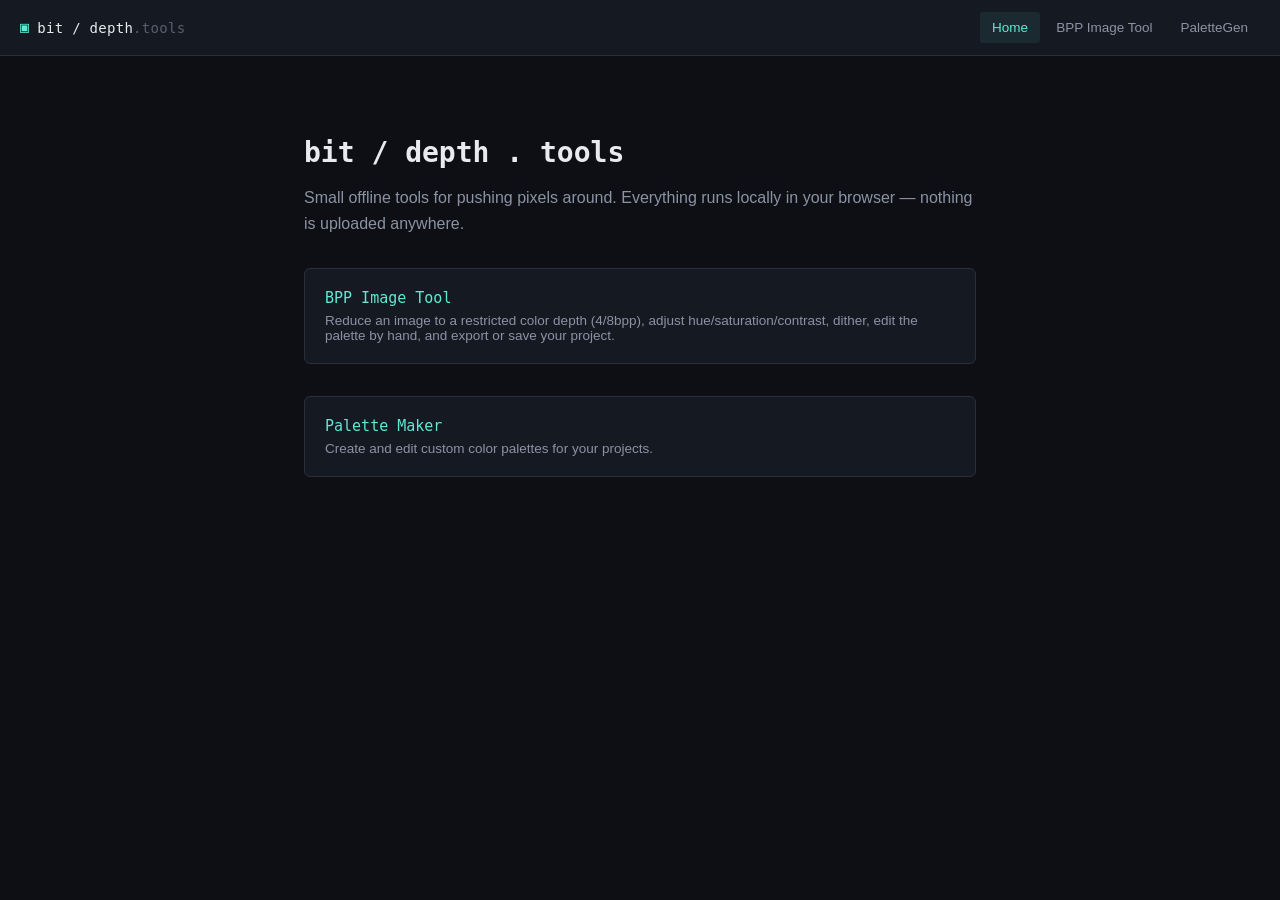
==== suite/index.html @ d4d3abca "Add multi-CLUT support, add suite of offline web tools for asset making, 2nd controller support (dif" ====
<!DOCTYPE html>
<html lang="en">
<head>
  <meta charset="UTF-8" />
  <meta name="viewport" content="width=device-width, initial-scale=1.0" />
  <title>bit / depth . tools</title>
  <link rel="stylesheet" href="css/site.css" />
  <style>
    .home {
      max-width: 720px;
      margin: 0 auto;
      padding: 80px 24px;
    }
    .home h1 {
      font-family: var(--font-display);
      font-size: 28px;
      margin: 0 0 12px;
    }
    .home p {
      color: var(--text-dim);
      line-height: 1.6;
    }
    .home-card {
      display: block;
      margin-top: 32px;
      padding: 20px;
      background: var(--panel);
      border: 1px solid var(--border);
      border-radius: var(--radius-md);
      text-decoration: none;
      transition: border-color 0.15s ease;
    }
    .home-card:hover {
      border-color: var(--accent-dim);
    }
    .home-card__title {
      font-family: var(--font-display);
      color: var(--accent);
      font-size: 15px;
    }
    .home-card__desc {
      color: var(--text-dim);
      font-size: 13.5px;
      margin-top: 6px;
    }
  </style>
</head>
<body data-nav-key="home">
  <div id="site-navbar"></div>

  <main class="home">
    <h1>bit / depth . tools</h1>
    <p>Small offline tools for pushing pixels around. Everything runs locally in your browser — nothing is uploaded anywhere.</p>

    <a class="home-card" href="tools/image-bpp/index.html">
      <div class="home-card__title">BPP Image Tool</div>
      <div class="home-card__desc">Reduce an image to a restricted color depth (4/8bpp), adjust hue/saturation/contrast, dither, edit the palette by hand, and export or save your project.</div>
    </a>

    <a class="home-card" href="tools/palette-maker/index.html">
      <div class="home-card__title">Palette Maker</div>
      <div class="home-card__desc">Create and edit custom color palettes for your projects.</div>
    </a>
  </main>

  <script src="js/navbar.js"></script>
</body>
</html>
---- suite/css/site.css ----
/* ==========================================================================
   site.css — shared design tokens + navbar
   Used by every page on the site. Tool-specific styles live in their own
   stylesheet alongside the tool.
   ========================================================================== */

:root {
  /* Color */
  --bg: #0d0f14;
  --panel: #151922;
  --panel-raised: #1b202b;
  --border: #2a2f3a;
  --border-soft: #232834;
  --text: #e8eaed;
  --text-dim: #8b93a3;
  --text-faint: #565f70;
  --accent: #5eead4;       /* phosphor teal — primary interactive glow */
  --accent-dim: #2f6b62;
  --accent-warn: #f59e0b;  /* amber — active/destructive/export */
  --accent-warn-dim: #7a5310;
  --danger: #f26363;

  /* Type */
  --font-display: "JetBrains Mono", "SF Mono", Consolas, monospace;
  --font-body: "Inter", -apple-system, BlinkMacSystemFont, "Segoe UI", sans-serif;

  /* Layout */
  --radius-sm: 3px;
  --radius-md: 6px;
  --nav-height: 56px;
}

* {
  box-sizing: border-box;
}

html, body {
  margin: 0;
  padding: 0;
  background: var(--bg);
  color: var(--text);
  font-family: var(--font-body);
}

body {
  min-height: 100vh;
}

a {
  color: inherit;
}

::selection {
  background: var(--accent-dim);
  color: var(--text);
}

/* Focus visibility — kept everywhere, not just on the tool page */
:focus-visible {
  outline: 2px solid var(--accent);
  outline-offset: 2px;
}

/* ---- Site navbar --------------------------------------------------- */

.site-nav {
  height: var(--nav-height);
  display: flex;
  align-items: center;
  justify-content: space-between;
  padding: 0 20px;
  background: var(--panel);
  border-bottom: 1px solid var(--border);
  position: sticky;
  top: 0;
  z-index: 100;
}

.site-nav__brand {
  display: flex;
  align-items: center;
  gap: 8px;
  text-decoration: none;
  font-family: var(--font-display);
  font-size: 14px;
  font-weight: 500;
  letter-spacing: 0.02em;
  color: var(--text);
}

.site-nav__brand-mark {
  color: var(--accent);
  font-size: 15px;
  line-height: 1;
}

.site-nav__brand-dim {
  color: var(--text-faint);
}

.site-nav__links {
  display: flex;
  align-items: center;
  gap: 4px;
}

.site-nav__link {
  font-family: var(--font-body);
  font-size: 13.5px;
  font-weight: 500;
  text-decoration: none;
  color: var(--text-dim);
  padding: 8px 12px;
  border-radius: var(--radius-sm);
  transition: color 0.12s ease, background 0.12s ease;
}

.site-nav__link:hover {
  color: var(--text);
  background: var(--panel-raised);
}

.site-nav__link.is-active {
  color: var(--accent);
  background: rgba(94, 234, 212, 0.08);
}

@media (max-width: 640px) {
  .site-nav__brand-text {
    display: none;
  }
  .site-nav__links {
    gap: 0;
  }
  .site-nav__link {
    padding: 8px 8px;
    font-size: 12.5px;
  }
}
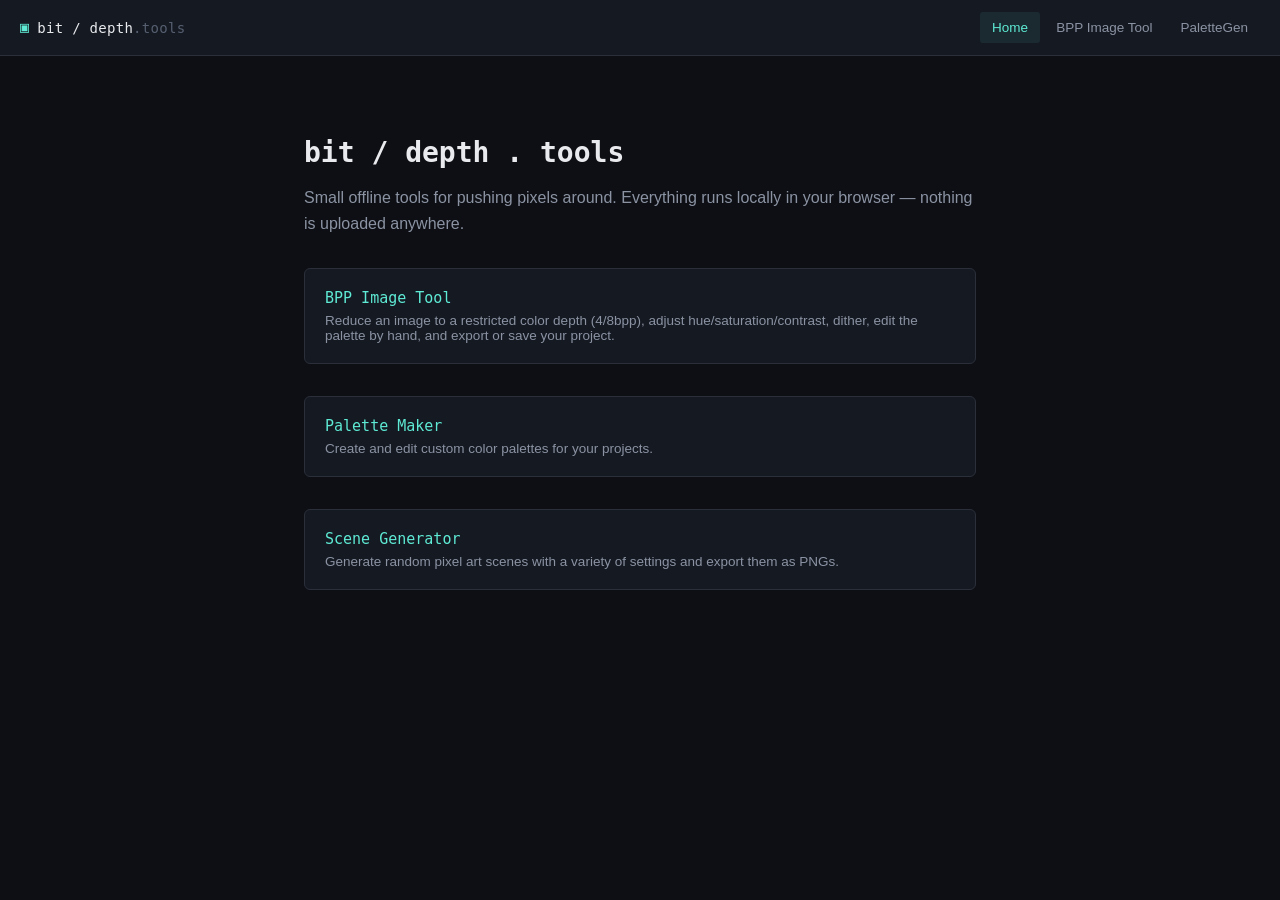
==== commit f29f5fa6: "Add scene-gen tool and more" ====
--- a/suite/index.html
+++ b/suite/index.html
@@ -61,6 +61,11 @@
       <div class="home-card__title">Palette Maker</div>
       <div class="home-card__desc">Create and edit custom color palettes for your projects.</div>
     </a>
+
+    <a class="home-card" href="tools/scene-gen/index.html">
+      <div class="home-card__title">Scene Generator</div>
+      <div class="home-card__desc">Generate random pixel art scenes with a variety of settings and export them as PNGs.</div>
+    </a>
   </main>
 
   <script src="js/navbar.js"></script>
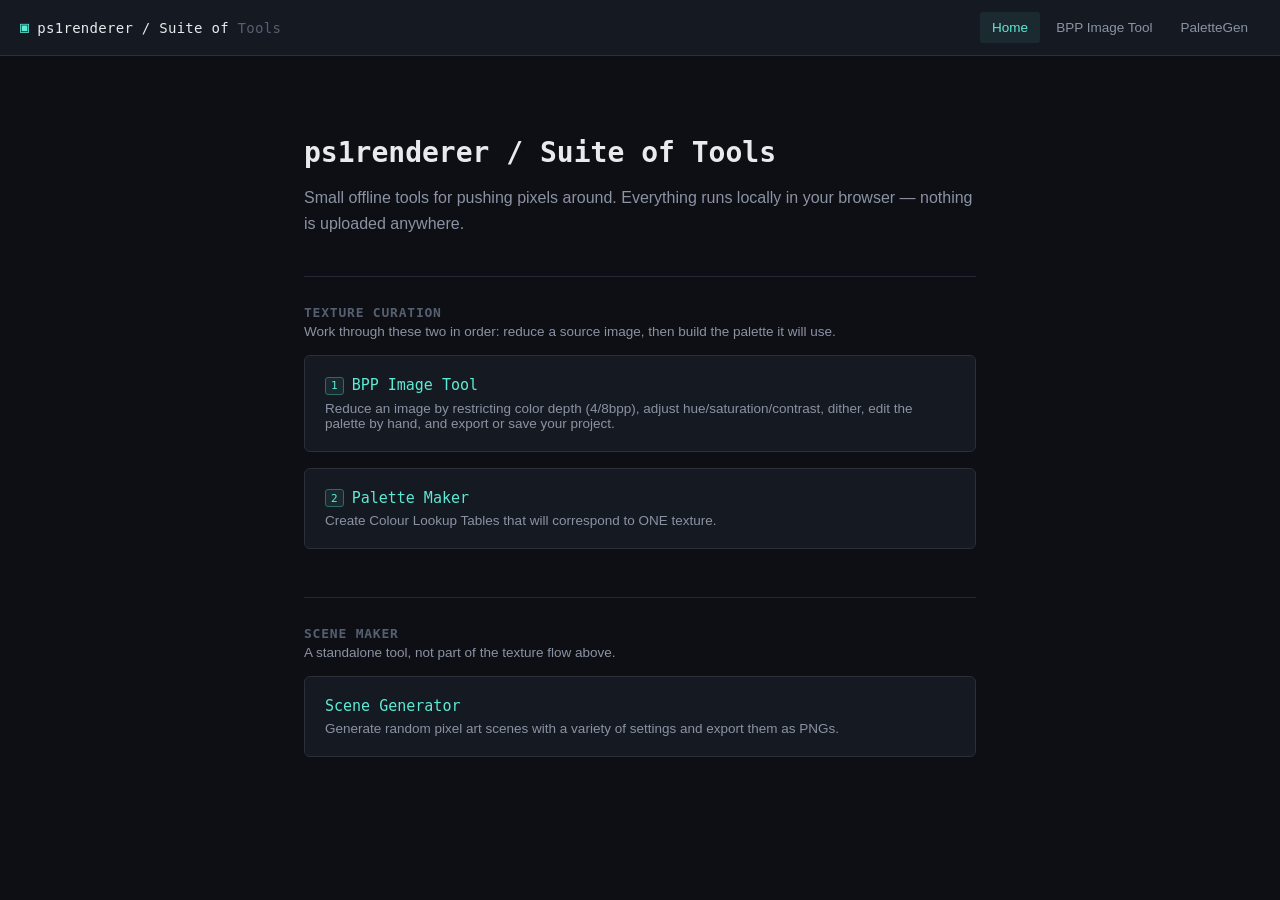
==== commit c391a1ec: "Improve scene-gen, tweak main.c definitions, and added audio tools (more tbd)" ====
--- a/suite/index.html
+++ b/suite/index.html
@@ -3,7 +3,7 @@
 <head>
   <meta charset="UTF-8" />
   <meta name="viewport" content="width=device-width, initial-scale=1.0" />
-  <title>bit / depth . tools</title>
+  <title>ps1renderer / Suite of Tools</title>
   <link rel="stylesheet" href="css/site.css" />
   <style>
     .home {
@@ -16,13 +16,13 @@
       font-size: 28px;
       margin: 0 0 12px;
     }
-    .home p {
+    .home > p {
       color: var(--text-dim);
       line-height: 1.6;
     }
     .home-card {
       display: block;
-      margin-top: 32px;
+      margin-top: 16px;
       padding: 20px;
       background: var(--panel);
       border: 1px solid var(--border);
@@ -43,31 +43,80 @@
       font-size: 13.5px;
       margin-top: 6px;
     }
+
+    /* --- new: section grouping for the tool flow --- */
+    .home-section {
+      margin-top: 48px;
+      padding-top: 28px;
+      border-top: 1px solid var(--border-soft);
+    }
+    .home-section:first-of-type {
+      margin-top: 40px;
+    }
+    .home-section__title {
+      font-family: var(--font-display);
+      font-size: 13px;
+      letter-spacing: 0.06em;
+      text-transform: uppercase;
+      color: var(--text-faint);
+      margin: 0 0 4px;
+    }
+    .home-section__desc {
+      color: var(--text-dim);
+      font-size: 13.5px;
+      margin: 0 0 16px;
+    }
+    .home-flow-step {
+      display: inline-flex;
+      align-items: center;
+      justify-content: center;
+      min-width: 18px;
+      height: 18px;
+      padding: 0 5px;
+      margin-right: 8px;
+      font-family: var(--font-display);
+      font-size: 11px;
+      color: var(--accent);
+      background: rgba(94, 234, 212, 0.08);
+      border: 1px solid var(--accent-dim);
+      border-radius: var(--radius-sm);
+      vertical-align: middle;
+    }
   </style>
 </head>
 <body data-nav-key="home">
   <div id="site-navbar"></div>
 
   <main class="home">
-    <h1>bit / depth . tools</h1>
+    <h1>ps1renderer / Suite of Tools</h1>
     <p>Small offline tools for pushing pixels around. Everything runs locally in your browser — nothing is uploaded anywhere.</p>
 
-    <a class="home-card" href="tools/image-bpp/index.html">
-      <div class="home-card__title">BPP Image Tool</div>
-      <div class="home-card__desc">Reduce an image to a restricted color depth (4/8bpp), adjust hue/saturation/contrast, dither, edit the palette by hand, and export or save your project.</div>
-    </a>
+    <section class="home-section">
+      <h2 class="home-section__title">Texture Curation</h2>
+      <p class="home-section__desc">Work through these two in order: reduce a source image, then build the palette it will use.</p>
 
-    <a class="home-card" href="tools/palette-maker/index.html">
-      <div class="home-card__title">Palette Maker</div>
-      <div class="home-card__desc">Create and edit custom color palettes for your projects.</div>
-    </a>
+      <a class="home-card" href="tools/image-bpp/index.html">
+        <div class="home-card__title"><span class="home-flow-step">1</span>BPP Image Tool</div>
+        <div class="home-card__desc">Reduce an image by restricting color depth (4/8bpp), adjust hue/saturation/contrast, dither, edit the palette by hand, and export or save your project.</div>
+      </a>
 
-    <a class="home-card" href="tools/scene-gen/index.html">
-      <div class="home-card__title">Scene Generator</div>
-      <div class="home-card__desc">Generate random pixel art scenes with a variety of settings and export them as PNGs.</div>
-    </a>
+      <a class="home-card" href="tools/palette-maker/index.html">
+        <div class="home-card__title"><span class="home-flow-step">2</span>Palette Maker</div>
+        <div class="home-card__desc">Create Colour Lookup Tables that will correspond to ONE texture.</div>
+      </a>
+    </section>
+
+    <section class="home-section">
+      <h2 class="home-section__title">Scene Maker</h2>
+      <p class="home-section__desc">A standalone tool, not part of the texture flow above.</p>
+
+      <a class="home-card" href="tools/scene-gen/index.html">
+        <div class="home-card__title">Scene Generator</div>
+        <div class="home-card__desc">Generate random pixel art scenes with a variety of settings and export them as PNGs.</div>
+      </a>
+    </section>
   </main>
 
   <script src="js/navbar.js"></script>
 </body>
-</html>
+</html>
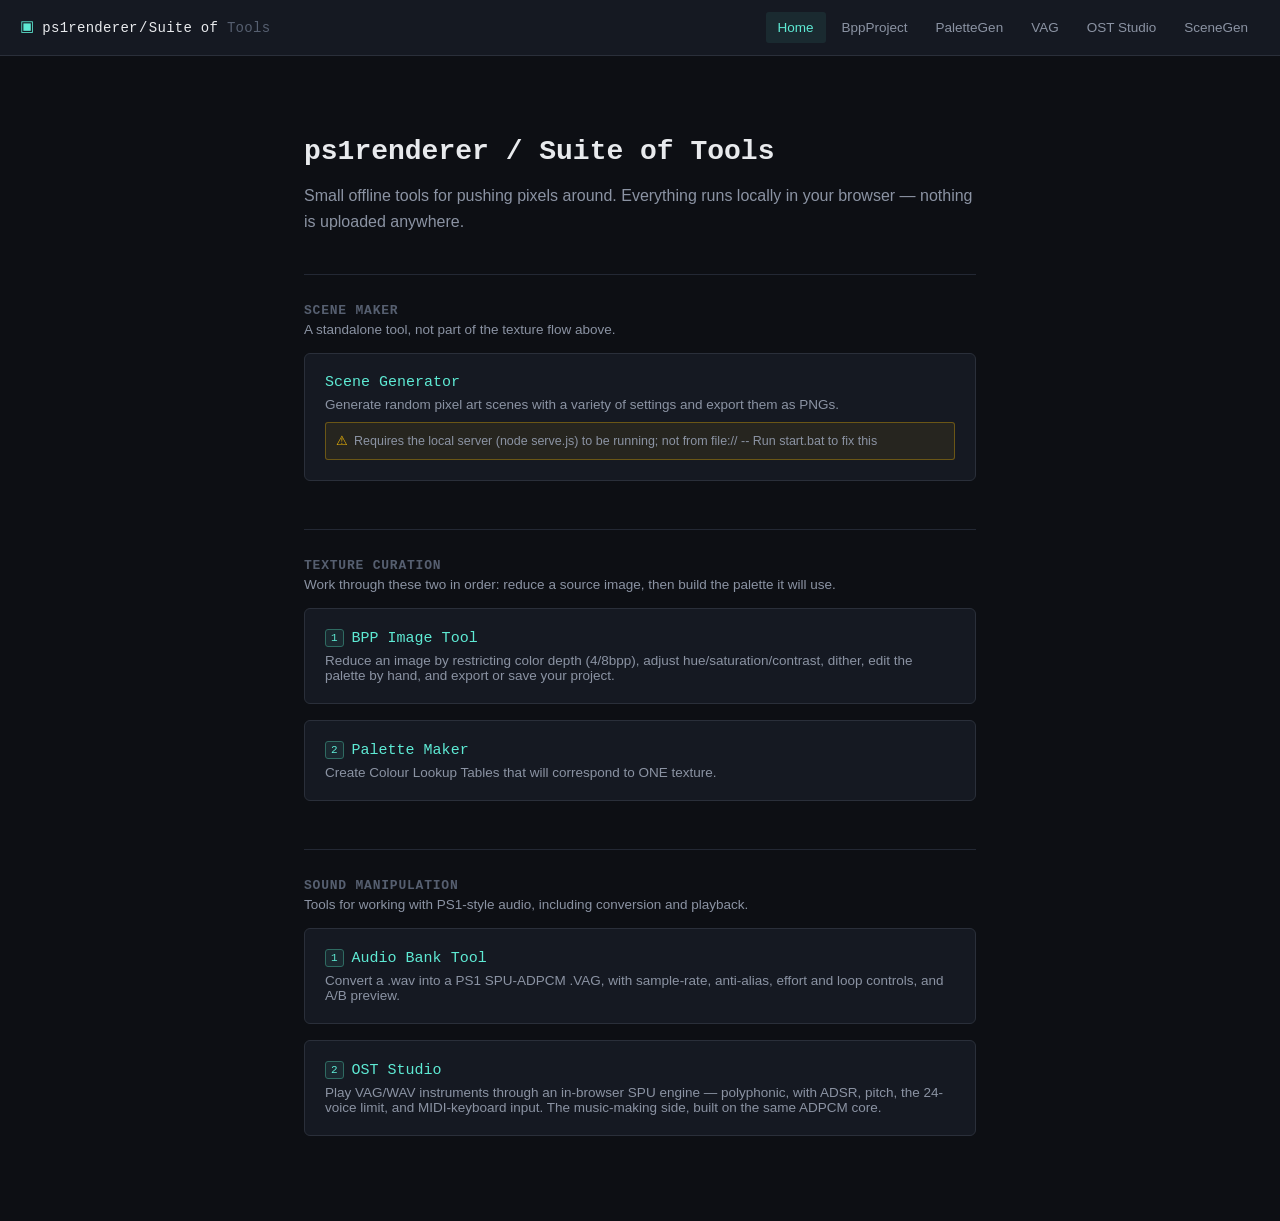
==== commit abdd2fe9: "Add VAB/SEQ support by creating a dedicated music.c since PSN00b lacks support, added audio-ost tool" ====
--- a/suite/index.html
+++ b/suite/index.html
@@ -66,6 +66,24 @@
       font-size: 13.5px;
       margin: 0 0 16px;
     }
+    .home-card__warn {
+      display: flex;
+      align-items: baseline;
+      gap: 6px;
+      margin-top: 10px;
+      padding: 8px 10px;
+      font-size: 12.5px;
+      line-height: 1.5;
+      color: var(--text-dim);
+      background: rgba(234, 179, 8, 0.08);
+      border: 1px solid rgba(234, 179, 8, 0.35);
+      border-radius: var(--radius-sm);
+    }
+    .home-card__warn::before {
+      content: "⚠";
+      color: #eab308;
+      font-size: 13px;
+    }
     .home-flow-step {
       display: inline-flex;
       align-items: center;
@@ -92,6 +110,17 @@
     <p>Small offline tools for pushing pixels around. Everything runs locally in your browser — nothing is uploaded anywhere.</p>
 
     <section class="home-section">
+      <h2 class="home-section__title">Scene Maker</h2>
+      <p class="home-section__desc">A standalone tool, not part of the texture flow above.</p>
+
+      <a class="home-card" href="tools/scene-gen/index.html">
+        <div class="home-card__title">Scene Generator</div>
+        <div class="home-card__desc">Generate random pixel art scenes with a variety of settings and export them as PNGs.</div>
+        <div class="home-card__warn">Requires the local server (node serve.js) to be running; not from file:// -- Run start.bat to fix this</div>
+      </a>
+    </section>
+
+    <section class="home-section">
       <h2 class="home-section__title">Texture Curation</h2>
       <p class="home-section__desc">Work through these two in order: reduce a source image, then build the palette it will use.</p>
 
@@ -107,14 +136,20 @@
     </section>
 
     <section class="home-section">
-      <h2 class="home-section__title">Scene Maker</h2>
-      <p class="home-section__desc">A standalone tool, not part of the texture flow above.</p>
+      <h2 class="home-section__title">Sound Manipulation</h2>
+      <p class="home-section__desc">Tools for working with PS1-style audio, including conversion and playback.</p>
 
-      <a class="home-card" href="tools/scene-gen/index.html">
-        <div class="home-card__title">Scene Generator</div>
-        <div class="home-card__desc">Generate random pixel art scenes with a variety of settings and export them as PNGs.</div>
+      <a class="home-card" href="tools/audio-vag/index.html">
+        <div class="home-card__title"><span class="home-flow-step">1</span>Audio Bank Tool</div>
+        <div class="home-card__desc">Convert a .wav into a PS1 SPU-ADPCM .VAG, with sample-rate, anti-alias, effort and loop controls, and A/B preview.</div>
+      </a>
+
+      <a class="home-card" href="tools/audio-ost/index.html">
+        <div class="home-card__title"><span class="home-flow-step">2</span>OST Studio</div>
+        <div class="home-card__desc">Play VAG/WAV instruments through an in-browser SPU engine — polyphonic, with ADSR, pitch, the 24-voice limit, and MIDI-keyboard input. The music-making side, built on the same ADPCM core.</div>
       </a>
     </section>
+    
   </main>
 
   <script src="js/navbar.js"></script>
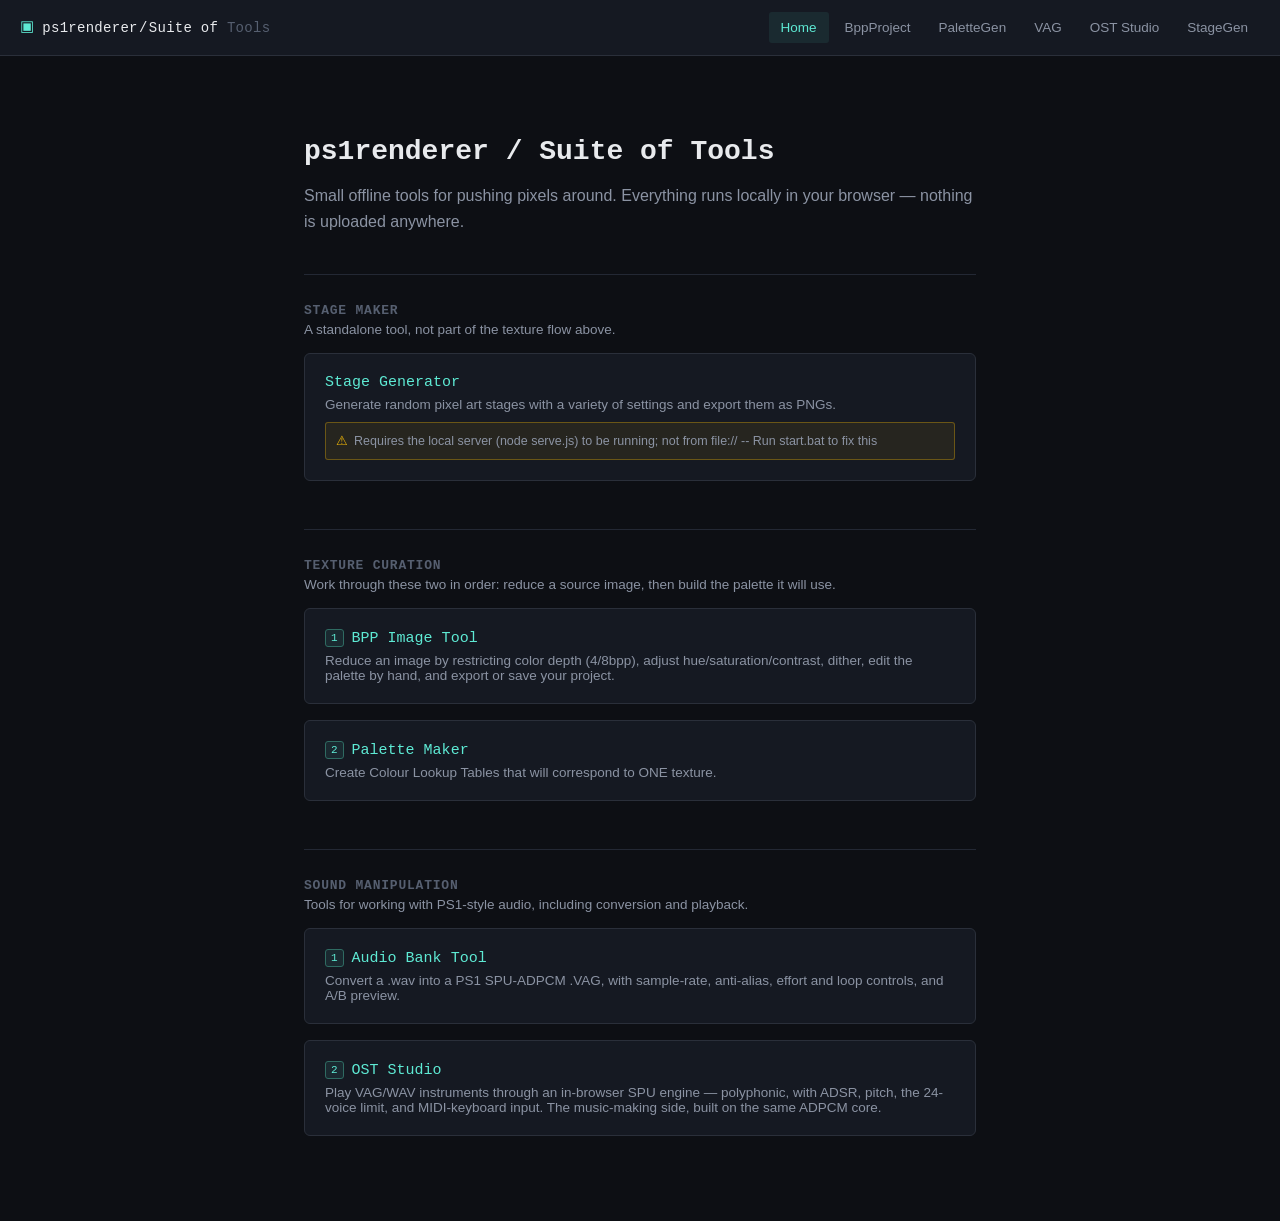
==== commit 9953303d: "Reorganise assets, fix outdated 60Hz variables to 50Hz, fix tempo error, added Music as a Play Mode " ====
--- a/suite/index.html
+++ b/suite/index.html
@@ -110,12 +110,12 @@
     <p>Small offline tools for pushing pixels around. Everything runs locally in your browser — nothing is uploaded anywhere.</p>
 
     <section class="home-section">
-      <h2 class="home-section__title">Scene Maker</h2>
+      <h2 class="home-section__title">Stage Maker</h2>
       <p class="home-section__desc">A standalone tool, not part of the texture flow above.</p>
 
-      <a class="home-card" href="tools/scene-gen/index.html">
-        <div class="home-card__title">Scene Generator</div>
-        <div class="home-card__desc">Generate random pixel art scenes with a variety of settings and export them as PNGs.</div>
+      <a class="home-card" href="tools/stage-gen/index.html">
+        <div class="home-card__title">Stage Generator</div>
+        <div class="home-card__desc">Generate random pixel art stages with a variety of settings and export them as PNGs.</div>
         <div class="home-card__warn">Requires the local server (node serve.js) to be running; not from file:// -- Run start.bat to fix this</div>
       </a>
     </section>
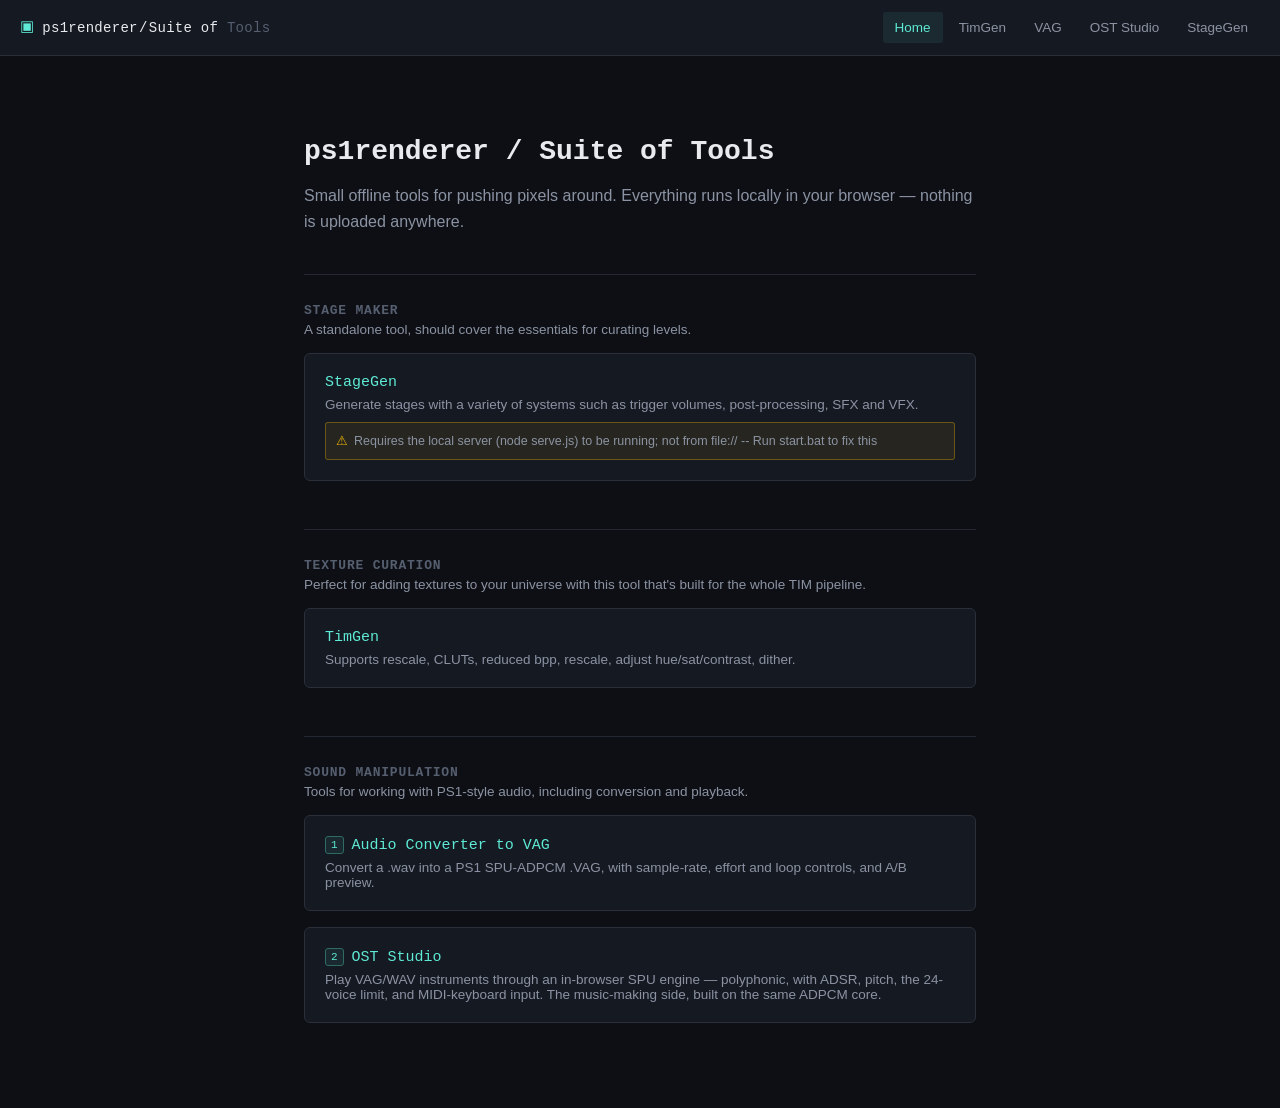
==== commit 9cca5209: "Vast improvements, animation support, collision support, rehaul of suite tooling, and more" ====
--- a/suite/index.html
+++ b/suite/index.html
@@ -28,7 +28,7 @@
       border: 1px solid var(--border);
       border-radius: var(--radius-md);
       text-decoration: none;
-      transition: border-color 0.15s ease;
+      transition: border-color var(--dur) ease;
     }
     .home-card:hover {
       border-color: var(--accent-dim);
@@ -111,27 +111,22 @@
 
     <section class="home-section">
       <h2 class="home-section__title">Stage Maker</h2>
-      <p class="home-section__desc">A standalone tool, not part of the texture flow above.</p>
+      <p class="home-section__desc">A standalone tool, should cover the essentials for curating levels.</p>
 
       <a class="home-card" href="tools/stage-gen/index.html">
-        <div class="home-card__title">Stage Generator</div>
-        <div class="home-card__desc">Generate random pixel art stages with a variety of settings and export them as PNGs.</div>
+        <div class="home-card__title">StageGen</div>
+        <div class="home-card__desc">Generate stages with a variety of systems such as trigger volumes, post-processing, SFX and VFX.</div>
         <div class="home-card__warn">Requires the local server (node serve.js) to be running; not from file:// -- Run start.bat to fix this</div>
       </a>
     </section>
 
     <section class="home-section">
       <h2 class="home-section__title">Texture Curation</h2>
-      <p class="home-section__desc">Work through these two in order: reduce a source image, then build the palette it will use.</p>
+      <p class="home-section__desc">Perfect for adding textures to your universe with this tool that's built for the whole TIM pipeline.</p>
 
-      <a class="home-card" href="tools/image-bpp/index.html">
-        <div class="home-card__title"><span class="home-flow-step">1</span>BPP Image Tool</div>
-        <div class="home-card__desc">Reduce an image by restricting color depth (4/8bpp), adjust hue/saturation/contrast, dither, edit the palette by hand, and export or save your project.</div>
-      </a>
-
-      <a class="home-card" href="tools/palette-maker/index.html">
-        <div class="home-card__title"><span class="home-flow-step">2</span>Palette Maker</div>
-        <div class="home-card__desc">Create Colour Lookup Tables that will correspond to ONE texture.</div>
+      <a class="home-card" href="tools/tim-gen/index.html">
+        <div class="home-card__title">TimGen</div>
+        <div class="home-card__desc">Supports rescale, CLUTs, reduced bpp, rescale, adjust hue/sat/contrast, dither.</div>
       </a>
     </section>
 
@@ -140,8 +135,8 @@
       <p class="home-section__desc">Tools for working with PS1-style audio, including conversion and playback.</p>
 
       <a class="home-card" href="tools/audio-vag/index.html">
-        <div class="home-card__title"><span class="home-flow-step">1</span>Audio Bank Tool</div>
-        <div class="home-card__desc">Convert a .wav into a PS1 SPU-ADPCM .VAG, with sample-rate, anti-alias, effort and loop controls, and A/B preview.</div>
+        <div class="home-card__title"><span class="home-flow-step">1</span>Audio Converter to VAG</div>
+        <div class="home-card__desc">Convert a .wav into a PS1 SPU-ADPCM .VAG, with sample-rate, effort and loop controls, and A/B preview.</div>
       </a>
 
       <a class="home-card" href="tools/audio-ost/index.html">
--- a/suite/css/site.css
+++ b/suite/css/site.css
@@ -20,6 +20,14 @@
   --accent-warn-dim: #7a5310;
   --danger: #f26363;
 
+  /* Raw RGB channels for the three signal colors, so tool stylesheets can
+     mix their own tint alphas — rgba(var(--accent-rgb), 0.08) — instead of
+     hand-copying the literal triplet into dozens of rules. Keep these in
+     sync with --accent / --accent-warn / --danger above. */
+  --accent-rgb: 94, 234, 212;
+  --warn-rgb: 245, 158, 11;
+  --danger-rgb: 242, 99, 99;
+
   /* Type */
   --font-display: "JetBrains Mono", "SF Mono", Consolas, monospace;
   --font-body: "Inter", -apple-system, BlinkMacSystemFont, "Segoe UI", sans-serif;
@@ -28,6 +36,21 @@
   --radius-sm: 3px;
   --radius-md: 6px;
   --nav-height: 56px;
+  --transport-height: 52px; /* shared height of every tool's transport bar;
+                               used in the tools' calc(100vh - nav - transport) */
+
+  /* Motion — one interaction timing for the whole suite. --dur is the
+     standard hover/active feedback; --dur-slow is for larger transient
+     elements (toasts). Both collapse to 0 under prefers-reduced-motion. */
+  --dur: 0.12s;
+  --dur-slow: 0.18s;
+}
+
+@media (prefers-reduced-motion: reduce) {
+  :root {
+    --dur: 0s;
+    --dur-slow: 0s;
+  }
 }
 
 * {
@@ -112,7 +135,7 @@
   color: var(--text-dim);
   padding: 8px 12px;
   border-radius: var(--radius-sm);
-  transition: color 0.12s ease, background 0.12s ease;
+  transition: color var(--dur) ease, background var(--dur) ease;
 }
 
 .site-nav__link:hover {
@@ -122,7 +145,7 @@
 
 .site-nav__link.is-active {
   color: var(--accent);
-  background: rgba(94, 234, 212, 0.08);
+  background: rgba(var(--accent-rgb), 0.08);
 }
 
 @media (max-width: 640px) {
